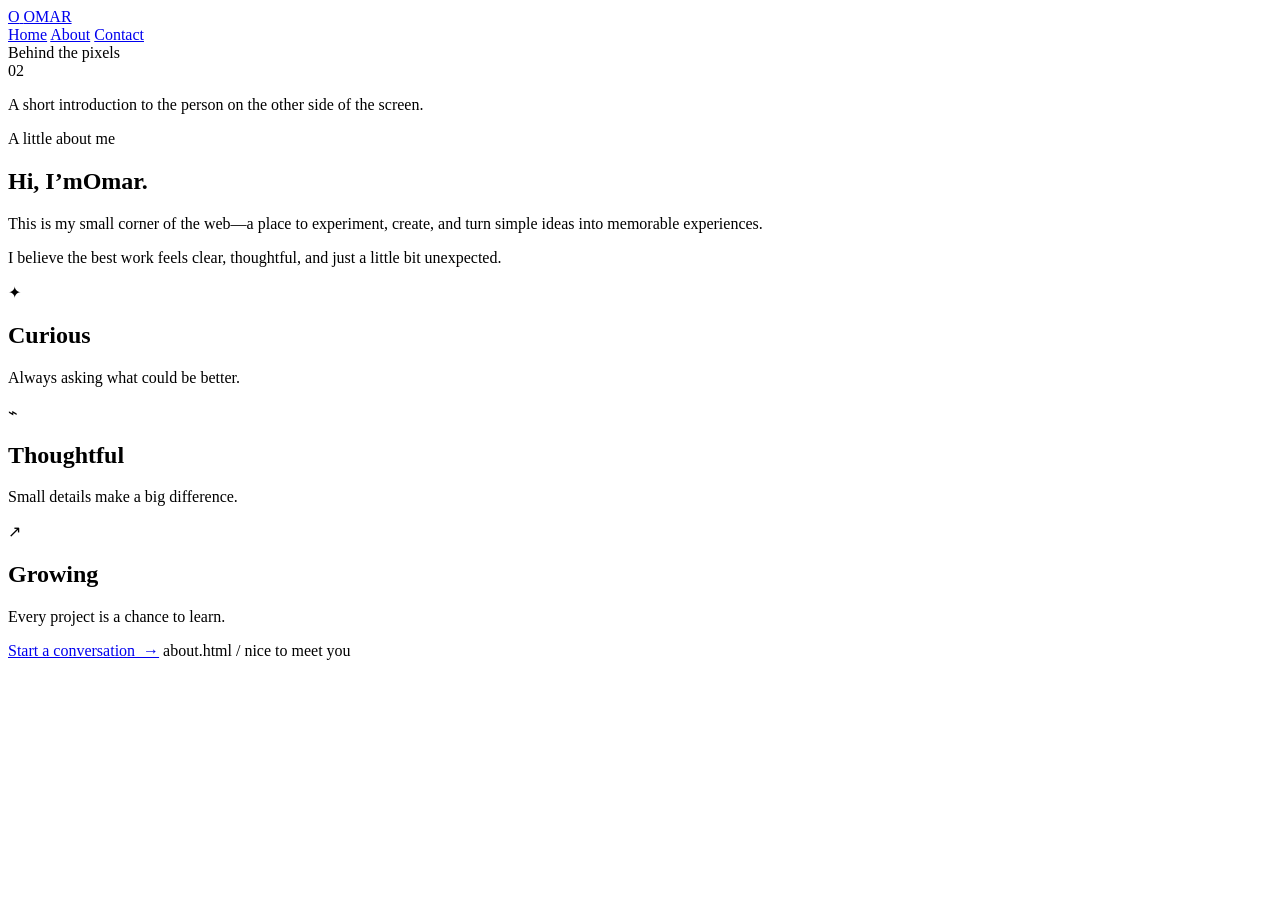
==== about.html @ c60bd199 "Added About Page and Contact Page" ====
<!doctype html>
<html lang="en">
<head>
  <meta charset="utf-8">
  <meta name="viewport" content="width=device-width, initial-scale=1">
  <meta name="theme-color" content="#080b16">
  <meta name="description" content="A little more about Omar.">
  <title>About | Omar</title>
  <link rel="stylesheet" href="site.css">
</head>
<body>
  <nav class="site-nav" aria-label="Primary navigation">
    <a class="site-logo" href="Hello-world.html" aria-label="Omar home">
      <span class="site-logo__mark" aria-hidden="true">O</span>
      <span>OMAR</span>
    </a>
    <div class="site-nav__links">
      <a href="Hello-world.html">Home</a>
      <a href="about.html" aria-current="page">About</a>
      <a href="contact.html">Contact</a>
    </div>
  </nav>

  <div class="orb orb--one" aria-hidden="true"></div>
  <div class="orb orb--two" aria-hidden="true"></div>

  <main class="shell">
    <section class="card" aria-labelledby="about-title">
      <aside class="sidebar">
        <div class="brand"><span class="brand__mark"></span>Behind the pixels</div>
        <div class="sidebar__number" aria-hidden="true">02</div>
        <p class="sidebar__note">A short introduction to the person on the other side of the screen.</p>
      </aside>

      <div class="hero page-hero">
        <span class="sparkle" aria-hidden="true"></span>
        <div class="eyebrow">A little about me</div>
        <h1 id="about-title">Hi, I’m<span>Omar.</span></h1>
        <p class="lede">
          This is my small corner of the web—a place to experiment, create, and turn simple ideas into memorable experiences.
        </p>
        <p class="lede">
          I believe the best work feels clear, thoughtful, and just a little bit unexpected.
        </p>

        <div class="feature-grid" aria-label="A few things about Omar">
          <article class="feature">
            <span class="feature__icon" aria-hidden="true">✦</span>
            <h2>Curious</h2>
            <p>Always asking what could be better.</p>
          </article>
          <article class="feature">
            <span class="feature__icon" aria-hidden="true">⌁</span>
            <h2>Thoughtful</h2>
            <p>Small details make a big difference.</p>
          </article>
          <article class="feature">
            <span class="feature__icon" aria-hidden="true">↗</span>
            <h2>Growing</h2>
            <p>Every project is a chance to learn.</p>
          </article>
        </div>

        <div class="actions">
          <a class="button" href="contact.html">Start a conversation&nbsp; →</a>
          <span class="signature">about.html / nice to meet you</span>
        </div>
      </div>
    </section>
  </main>
</body>
</html>
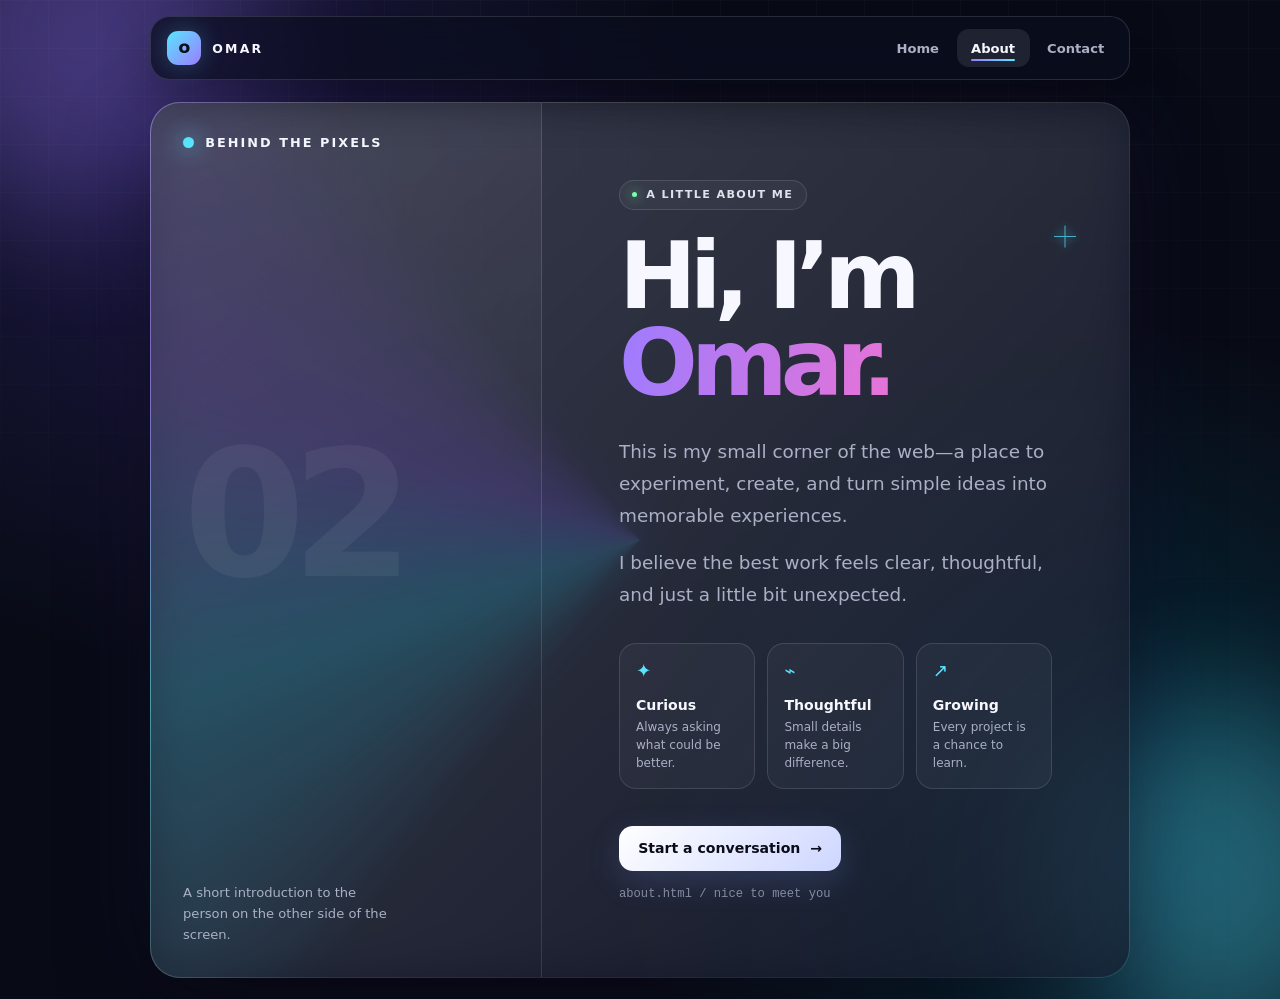
==== commit 4ae9b42e: "Hello-World file name changed to Index.html" ====
--- a/about.html
+++ b/about.html
@@ -10,12 +10,12 @@
 </head>
 <body>
   <nav class="site-nav" aria-label="Primary navigation">
-    <a class="site-logo" href="Hello-world.html" aria-label="Omar home">
+    <a class="site-logo" href="index.html" aria-label="Omar home">
       <span class="site-logo__mark" aria-hidden="true">O</span>
       <span>OMAR</span>
     </a>
     <div class="site-nav__links">
-      <a href="Hello-world.html">Home</a>
+      <a href="index.html">Home</a>
       <a href="about.html" aria-current="page">About</a>
       <a href="contact.html">Contact</a>
     </div>
--- a/site.css
+++ b/site.css
@@ -0,0 +1,604 @@
+:root {
+  color-scheme: dark;
+  --ink: #f7f8ff;
+  --muted: #abb0c5;
+  --violet: #9d7cff;
+  --cyan: #57e6ff;
+  --pink: #ff70c9;
+  --green: #78ffa8;
+  --glass: rgba(16, 20, 39, 0.68);
+  --line: rgba(255, 255, 255, 0.12);
+}
+
+* {
+  box-sizing: border-box;
+}
+
+html {
+  min-width: 320px;
+  min-height: 100%;
+}
+
+body {
+  min-height: 100vh;
+  margin: 0;
+  padding: 6.4rem 1rem 1.25rem;
+  overflow-x: hidden;
+  display: grid;
+  place-items: center;
+  color: var(--ink);
+  font-family: Inter, ui-sans-serif, system-ui, -apple-system, BlinkMacSystemFont,
+    "Segoe UI", sans-serif;
+  background:
+    radial-gradient(circle at 15% 15%, rgba(99, 72, 220, 0.24), transparent 32rem),
+    radial-gradient(circle at 85% 80%, rgba(0, 190, 220, 0.18), transparent 30rem),
+    #080b16;
+}
+
+body::before {
+  content: "";
+  position: fixed;
+  inset: 0;
+  z-index: -2;
+  pointer-events: none;
+  background-image:
+    linear-gradient(rgba(255, 255, 255, 0.025) 1px, transparent 1px),
+    linear-gradient(90deg, rgba(255, 255, 255, 0.025) 1px, transparent 1px);
+  background-size: 48px 48px;
+  mask-image: linear-gradient(to bottom, black, transparent 88%);
+}
+
+a {
+  color: inherit;
+}
+
+.site-nav {
+  position: fixed;
+  z-index: 20;
+  top: 1rem;
+  left: 50%;
+  width: min(92vw, 980px);
+  min-height: 64px;
+  padding: 0.55rem 0.65rem 0.55rem 1rem;
+  display: flex;
+  align-items: center;
+  justify-content: space-between;
+  gap: 1rem;
+  border: 1px solid var(--line);
+  border-radius: 20px;
+  background: rgba(11, 14, 28, 0.75);
+  box-shadow: 0 18px 48px rgba(0, 0, 0, 0.3);
+  backdrop-filter: blur(22px) saturate(135%);
+  transform: translateX(-50%);
+}
+
+.site-logo {
+  display: inline-flex;
+  align-items: center;
+  gap: 0.7rem;
+  color: var(--ink);
+  font-size: 0.78rem;
+  font-weight: 850;
+  letter-spacing: 0.18em;
+  text-decoration: none;
+}
+
+.site-logo__mark {
+  width: 34px;
+  aspect-ratio: 1;
+  display: grid;
+  place-items: center;
+  border-radius: 11px;
+  color: #090c17;
+  background: linear-gradient(135deg, var(--cyan), var(--violet));
+  box-shadow: 0 0 24px rgba(87, 230, 255, 0.26);
+  font-size: 0.82rem;
+  font-weight: 950;
+  letter-spacing: 0;
+}
+
+.site-nav__links {
+  display: flex;
+  align-items: center;
+  gap: 0.2rem;
+}
+
+.site-nav__links a {
+  position: relative;
+  padding: 0.72rem 0.9rem;
+  border-radius: 12px;
+  color: var(--muted);
+  font-size: 0.82rem;
+  font-weight: 700;
+  text-decoration: none;
+  transition: color 180ms ease, background 180ms ease, transform 180ms ease;
+}
+
+.site-nav__links a:hover {
+  color: var(--ink);
+  background: rgba(255, 255, 255, 0.06);
+  transform: translateY(-1px);
+}
+
+.site-nav__links a[aria-current="page"] {
+  color: var(--ink);
+  background: rgba(255, 255, 255, 0.09);
+}
+
+.site-nav__links a[aria-current="page"]::after {
+  content: "";
+  position: absolute;
+  right: 0.9rem;
+  bottom: 0.4rem;
+  left: 0.9rem;
+  height: 2px;
+  border-radius: 999px;
+  background: linear-gradient(90deg, var(--violet), var(--cyan));
+}
+
+.orb {
+  position: fixed;
+  z-index: -1;
+  width: 22rem;
+  aspect-ratio: 1;
+  border-radius: 50%;
+  filter: blur(70px);
+  opacity: 0.32;
+  pointer-events: none;
+  animation: drift 12s ease-in-out infinite alternate;
+}
+
+.orb--one {
+  top: -9rem;
+  left: -6rem;
+  background: var(--violet);
+}
+
+.orb--two {
+  right: -7rem;
+  bottom: -10rem;
+  background: var(--cyan);
+  animation-delay: -4s;
+}
+
+.shell {
+  position: relative;
+  width: min(92vw, 980px);
+  margin: auto;
+  padding: 1px;
+  overflow: hidden;
+  border-radius: 30px;
+  background: linear-gradient(135deg, rgba(255, 255, 255, 0.34), rgba(255, 255, 255, 0.04));
+  box-shadow:
+    0 32px 90px rgba(0, 0, 0, 0.48),
+    0 0 100px rgba(117, 91, 255, 0.1);
+  animation: arrive 800ms cubic-bezier(.2, .8, .2, 1) both;
+}
+
+.shell::before {
+  content: "";
+  position: absolute;
+  inset: -60%;
+  background: conic-gradient(
+    from 90deg,
+    transparent 0 35%,
+    rgba(87, 230, 255, 0.52),
+    rgba(157, 124, 255, 0.58),
+    transparent 65% 100%
+  );
+  animation: spin 10s linear infinite;
+}
+
+.card {
+  position: relative;
+  display: grid;
+  grid-template-columns: 0.9fr 1.35fr;
+  min-height: 540px;
+  overflow: hidden;
+  border-radius: 29px;
+  background: var(--glass);
+  backdrop-filter: blur(24px) saturate(125%);
+}
+
+.sidebar {
+  display: flex;
+  flex-direction: column;
+  justify-content: space-between;
+  padding: 2rem;
+  border-right: 1px solid var(--line);
+  background: linear-gradient(160deg, rgba(255, 255, 255, 0.065), transparent 65%);
+}
+
+.brand {
+  display: flex;
+  align-items: center;
+  gap: 0.7rem;
+  font-size: 0.8rem;
+  font-weight: 700;
+  letter-spacing: 0.16em;
+  text-transform: uppercase;
+}
+
+.brand__mark {
+  width: 11px;
+  aspect-ratio: 1;
+  border-radius: 50%;
+  background: var(--cyan);
+  box-shadow: 0 0 22px var(--cyan);
+  animation: pulse 2s ease-in-out infinite;
+}
+
+.sidebar__number {
+  margin: auto 0;
+  color: rgba(255, 255, 255, 0.055);
+  font-size: clamp(7rem, 16vw, 11rem);
+  font-weight: 900;
+  line-height: 0.8;
+  letter-spacing: -0.08em;
+  user-select: none;
+}
+
+.sidebar__note {
+  max-width: 13rem;
+  margin: 0;
+  color: var(--muted);
+  font-size: 0.82rem;
+  line-height: 1.6;
+}
+
+.hero {
+  position: relative;
+  display: flex;
+  flex-direction: column;
+  justify-content: center;
+  padding: clamp(2rem, 6vw, 5rem);
+}
+
+.eyebrow {
+  display: inline-flex;
+  align-items: center;
+  align-self: flex-start;
+  gap: 0.55rem;
+  margin-bottom: 1.4rem;
+  padding: 0.48rem 0.78rem;
+  border: 1px solid var(--line);
+  border-radius: 999px;
+  color: #dfe1ed;
+  background: rgba(255, 255, 255, 0.045);
+  font-size: 0.7rem;
+  font-weight: 700;
+  letter-spacing: 0.12em;
+  text-transform: uppercase;
+}
+
+.eyebrow::before {
+  content: "";
+  width: 5px;
+  aspect-ratio: 1;
+  border-radius: 50%;
+  background: var(--green);
+  box-shadow: 0 0 12px var(--green);
+}
+
+h1 {
+  margin: 0;
+  font-size: clamp(4.2rem, 11vw, 8rem);
+  font-weight: 850;
+  line-height: 0.84;
+  letter-spacing: -0.075em;
+}
+
+h1 span,
+.gradient-text {
+  display: block;
+  padding-right: 0.09em;
+  color: transparent;
+  background: linear-gradient(100deg, var(--violet), var(--pink) 48%, var(--cyan));
+  background-clip: text;
+  -webkit-background-clip: text;
+  background-size: 180% auto;
+  animation: shimmer 5s linear infinite;
+}
+
+.page-hero h1 {
+  font-size: clamp(3.25rem, 7.5vw, 5.8rem);
+  line-height: 0.94;
+}
+
+.lede {
+  max-width: 35rem;
+  margin: 1.8rem 0 0;
+  color: var(--muted);
+  font-size: clamp(1rem, 2vw, 1.15rem);
+  line-height: 1.75;
+}
+
+.lede + .lede {
+  margin-top: 0.9rem;
+}
+
+.actions {
+  display: flex;
+  flex-wrap: wrap;
+  align-items: center;
+  gap: 1rem;
+  margin-top: 2.3rem;
+}
+
+button,
+.button {
+  display: inline-flex;
+  align-items: center;
+  justify-content: center;
+  border: 0;
+  border-radius: 14px;
+  padding: 0.9rem 1.2rem;
+  color: #0a0d18;
+  background: linear-gradient(135deg, #ffffff, #cdd6ff);
+  box-shadow: 0 10px 32px rgba(132, 156, 255, 0.18);
+  font: inherit;
+  font-size: 0.88rem;
+  font-weight: 800;
+  text-decoration: none;
+  cursor: pointer;
+  transition: transform 180ms ease, box-shadow 180ms ease;
+}
+
+button:hover,
+.button:hover {
+  transform: translateY(-3px);
+  box-shadow: 0 15px 38px rgba(132, 156, 255, 0.3);
+}
+
+button:active,
+.button:active {
+  transform: translateY(0);
+}
+
+button:disabled {
+  cursor: default;
+  opacity: 0.75;
+}
+
+button:focus-visible,
+.button:focus-visible,
+a:focus-visible,
+input:focus-visible,
+textarea:focus-visible {
+  outline: 3px solid var(--cyan);
+  outline-offset: 4px;
+}
+
+.signature {
+  color: #858ba5;
+  font-family: ui-monospace, SFMono-Regular, Menlo, Consolas, monospace;
+  font-size: 0.76rem;
+}
+
+.feature-grid {
+  display: grid;
+  grid-template-columns: repeat(3, 1fr);
+  gap: 0.75rem;
+  margin-top: 2rem;
+}
+
+.feature {
+  min-height: 118px;
+  padding: 1rem;
+  border: 1px solid var(--line);
+  border-radius: 17px;
+  background: rgba(255, 255, 255, 0.035);
+  transition: transform 180ms ease, border-color 180ms ease, background 180ms ease;
+}
+
+.feature:hover {
+  transform: translateY(-4px);
+  border-color: rgba(87, 230, 255, 0.32);
+  background: rgba(255, 255, 255, 0.06);
+}
+
+.feature__icon {
+  display: block;
+  margin-bottom: 1rem;
+  color: var(--cyan);
+  font-size: 1.15rem;
+}
+
+.feature h2 {
+  margin: 0 0 0.3rem;
+  font-size: 0.88rem;
+}
+
+.feature p {
+  margin: 0;
+  color: var(--muted);
+  font-size: 0.75rem;
+  line-height: 1.5;
+}
+
+.contact-form {
+  display: grid;
+  grid-template-columns: 1fr 1fr;
+  gap: 0.9rem;
+  margin-top: 1.8rem;
+}
+
+.field {
+  display: grid;
+  gap: 0.45rem;
+}
+
+.field--wide,
+.form-footer {
+  grid-column: 1 / -1;
+}
+
+label {
+  color: #d9dbea;
+  font-size: 0.75rem;
+  font-weight: 750;
+  letter-spacing: 0.04em;
+}
+
+input,
+textarea {
+  width: 100%;
+  border: 1px solid var(--line);
+  border-radius: 13px;
+  padding: 0.85rem 0.95rem;
+  color: var(--ink);
+  background: rgba(255, 255, 255, 0.045);
+  font: inherit;
+  font-size: 0.88rem;
+  transition: border-color 180ms ease, background 180ms ease;
+}
+
+input::placeholder,
+textarea::placeholder {
+  color: #6f758d;
+}
+
+input:hover,
+textarea:hover {
+  border-color: rgba(255, 255, 255, 0.23);
+}
+
+textarea {
+  min-height: 104px;
+  resize: vertical;
+}
+
+.form-footer {
+  display: flex;
+  align-items: center;
+  gap: 1rem;
+}
+
+.form-status {
+  margin: 0;
+  color: var(--green);
+  font-size: 0.78rem;
+  line-height: 1.45;
+}
+
+.sparkle {
+  position: absolute;
+  right: 9%;
+  top: 14%;
+  width: 22px;
+  height: 22px;
+  opacity: 0.72;
+  animation: twinkle 2.8s ease-in-out infinite;
+}
+
+.sparkle::before,
+.sparkle::after {
+  content: "";
+  position: absolute;
+  inset: 50% 0 auto;
+  height: 1px;
+  background: var(--cyan);
+  box-shadow: 0 0 10px var(--cyan);
+}
+
+.sparkle::after {
+  transform: rotate(90deg);
+}
+
+@keyframes arrive {
+  from { opacity: 0; transform: translateY(24px) scale(0.98); }
+  to { opacity: 1; transform: translateY(0) scale(1); }
+}
+
+@keyframes drift {
+  to { transform: translate3d(3rem, 2rem, 0) scale(1.16); }
+}
+
+@keyframes pulse {
+  50% { opacity: 0.55; transform: scale(0.78); }
+}
+
+@keyframes spin {
+  to { transform: rotate(360deg); }
+}
+
+@keyframes shimmer {
+  to { background-position: 180% center; }
+}
+
+@keyframes twinkle {
+  50% { opacity: 0.25; transform: rotate(45deg) scale(0.62); }
+}
+
+@media (max-width: 700px) {
+  body {
+    display: block;
+    padding: 5.75rem 1rem 1rem;
+  }
+
+  .site-nav {
+    width: calc(100% - 2rem);
+    min-height: 58px;
+  }
+
+  .site-logo > span:last-child {
+    display: none;
+  }
+
+  .site-nav__links a {
+    padding: 0.65rem 0.68rem;
+    font-size: 0.75rem;
+  }
+
+  .card {
+    grid-template-columns: 1fr;
+    min-height: auto;
+  }
+
+  .sidebar {
+    min-height: 145px;
+    border-right: 0;
+    border-bottom: 1px solid var(--line);
+  }
+
+  .sidebar__number {
+    display: none;
+  }
+
+  .sidebar__note {
+    margin-top: 2.5rem;
+  }
+
+  .hero {
+    padding: 2.4rem 2rem 3rem;
+  }
+
+  h1,
+  .page-hero h1 {
+    font-size: clamp(3.35rem, 18vw, 5.4rem);
+  }
+
+  .feature-grid,
+  .contact-form {
+    grid-template-columns: 1fr;
+  }
+
+  .field--wide,
+  .form-footer {
+    grid-column: auto;
+  }
+
+  .form-footer {
+    align-items: flex-start;
+    flex-direction: column;
+  }
+}
+
+@media (prefers-reduced-motion: reduce) {
+  *, *::before, *::after {
+    scroll-behavior: auto !important;
+    animation-duration: 0.01ms !important;
+    animation-iteration-count: 1 !important;
+    transition-duration: 0.01ms !important;
+  }
+}
